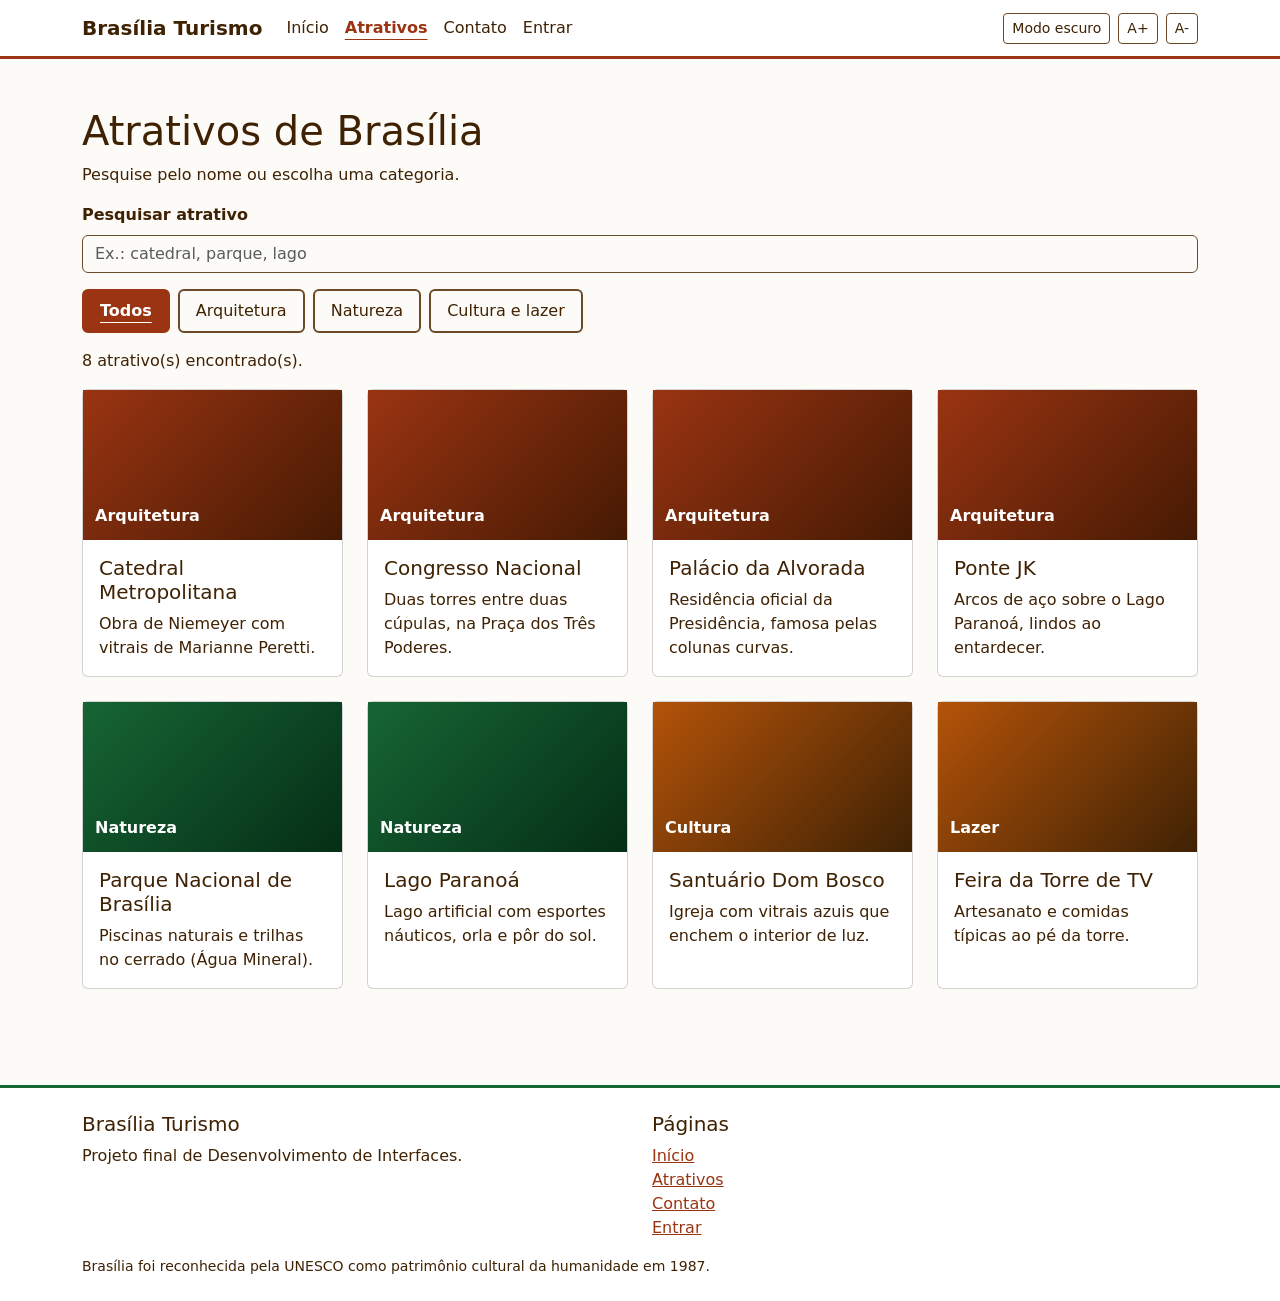
==== projeto_final/atrativos.html @ 19c00e3d "Primeira versão do site: estrutura básica Adiciona as 4 páginas (início, atrativos, contato e login)" ====
<!DOCTYPE html>
<html lang="pt-BR">
<head>
  <meta charset="UTF-8">
  <meta name="viewport" content="width=device-width, initial-scale=1">
  <title>Atrativos - Brasília Turismo</title>
  <link href="https://cdn.jsdelivr.net/npm/bootstrap@5.3.3/dist/css/bootstrap.min.css" rel="stylesheet">
  <link rel="stylesheet" href="style.css">
</head>
<body>
  <a class="visually-hidden-focusable" href="#conteudo">Pular para o conteúdo</a>

  <!-- Menu -->
  <nav class="navbar navbar-expand-lg border-bottom border-3 sticky-top" id="menu">
    <div class="container">
      <a class="navbar-brand" href="index.html">Brasília Turismo</a>
      <button class="navbar-toggler" type="button" data-bs-toggle="collapse" data-bs-target="#menuNav" aria-controls="menuNav" aria-expanded="false" aria-label="Abrir menu">
        <span class="navbar-toggler-icon"></span>
      </button>
      <div class="collapse navbar-collapse" id="menuNav">
        <ul class="navbar-nav me-auto">
          <li class="nav-item"><a class="nav-link" href="index.html">Início</a></li>
          <li class="nav-item"><a class="nav-link active" aria-current="page" href="atrativos.html">Atrativos</a></li>
          <li class="nav-item"><a class="nav-link" href="contato.html">Contato</a></li>
          <li class="nav-item"><a class="nav-link" href="login.html">Entrar</a></li>
        </ul>
        <!-- Acessibilidade -->
        <div class="d-flex gap-2 my-2 my-lg-0" role="group" aria-label="Acessibilidade">
          <button class="btn btn-acess btn-outline-secondary btn-sm" id="btnTema" type="button" aria-pressed="false">Modo escuro</button>
          <button class="btn btn-acess btn-outline-secondary btn-sm" id="btnMais" type="button" aria-label="Aumentar fonte">A+</button>
          <button class="btn btn-acess btn-outline-secondary btn-sm" id="btnMenos" type="button" aria-label="Diminuir fonte">A-</button>
        </div>
      </div>
    </div>
  </nav>

  <main id="conteudo">
    <section class="container py-5">
      <h1>Atrativos de Brasília</h1>
      <p>Pesquise pelo nome ou escolha uma categoria.</p>

      <!-- Pesquisa -->
      <label for="busca" class="form-label fw-bold">Pesquisar atrativo</label>
      <input type="search" id="busca" class="form-control mb-3" placeholder="Ex.: catedral, parque, lago" aria-controls="lista">

      <!-- Abas / filtros -->
      <ul class="nav nav-pills gap-2 mb-3" aria-label="Categorias">
        <li class="nav-item"><button type="button" class="nav-link filtro active" data-cat="todos" aria-pressed="true">Todos</button></li>
        <li class="nav-item"><button type="button" class="nav-link filtro" data-cat="arq" aria-pressed="false">Arquitetura</button></li>
        <li class="nav-item"><button type="button" class="nav-link filtro" data-cat="nat" aria-pressed="false">Natureza</button></li>
        <li class="nav-item"><button type="button" class="nav-link filtro" data-cat="cul" aria-pressed="false">Cultura e lazer</button></li>
      </ul>
      <p id="aviso" role="status" aria-live="polite"></p>

      <div class="row row-cols-1 row-cols-md-2 row-cols-lg-4 g-4" id="lista">
        <div class="col atrativo" data-cat="arq"><div class="card h-100"><div class="thumb thumb-arq" aria-hidden="true">Arquitetura</div><div class="card-body"><h2 class="h5 card-title">Catedral Metropolitana</h2><p class="card-text">Obra de Niemeyer com vitrais de Marianne Peretti.</p></div></div></div>
        <div class="col atrativo" data-cat="arq"><div class="card h-100"><div class="thumb thumb-arq" aria-hidden="true">Arquitetura</div><div class="card-body"><h2 class="h5 card-title">Congresso Nacional</h2><p class="card-text">Duas torres entre duas cúpulas, na Praça dos Três Poderes.</p></div></div></div>
        <div class="col atrativo" data-cat="arq"><div class="card h-100"><div class="thumb thumb-arq" aria-hidden="true">Arquitetura</div><div class="card-body"><h2 class="h5 card-title">Palácio da Alvorada</h2><p class="card-text">Residência oficial da Presidência, famosa pelas colunas curvas.</p></div></div></div>
        <div class="col atrativo" data-cat="arq"><div class="card h-100"><div class="thumb thumb-arq" aria-hidden="true">Arquitetura</div><div class="card-body"><h2 class="h5 card-title">Ponte JK</h2><p class="card-text">Arcos de aço sobre o Lago Paranoá, lindos ao entardecer.</p></div></div></div>
        <div class="col atrativo" data-cat="nat"><div class="card h-100"><div class="thumb thumb-nat" aria-hidden="true">Natureza</div><div class="card-body"><h2 class="h5 card-title">Parque Nacional de Brasília</h2><p class="card-text">Piscinas naturais e trilhas no cerrado (Água Mineral).</p></div></div></div>
        <div class="col atrativo" data-cat="nat"><div class="card h-100"><div class="thumb thumb-nat" aria-hidden="true">Natureza</div><div class="card-body"><h2 class="h5 card-title">Lago Paranoá</h2><p class="card-text">Lago artificial com esportes náuticos, orla e pôr do sol.</p></div></div></div>
        <div class="col atrativo" data-cat="cul"><div class="card h-100"><div class="thumb thumb-cul" aria-hidden="true">Cultura</div><div class="card-body"><h2 class="h5 card-title">Santuário Dom Bosco</h2><p class="card-text">Igreja com vitrais azuis que enchem o interior de luz.</p></div></div></div>
        <div class="col atrativo" data-cat="cul"><div class="card h-100"><div class="thumb thumb-cul" aria-hidden="true">Lazer</div><div class="card-body"><h2 class="h5 card-title">Feira da Torre de TV</h2><p class="card-text">Artesanato e comidas típicas ao pé da torre.</p></div></div></div>
      </div>
    </section>
  </main>

  <!-- Rodapé -->
  <footer class="mt-5 py-4 border-top border-3" id="rodape">
    <div class="container">
      <div class="row">
        <div class="col-md-6">
          <h2 class="h5">Brasília Turismo</h2>
          <p>Projeto final de Desenvolvimento de Interfaces.</p>
        </div>
        <div class="col-md-6">
          <h2 class="h5">Páginas</h2>
          <ul class="list-unstyled">
            <li><a href="index.html">Início</a></li>
            <li><a href="atrativos.html">Atrativos</a></li>
            <li><a href="contato.html">Contato</a></li>
            <li><a href="login.html">Entrar</a></li>
          </ul>
        </div>
      </div>
      <p class="small mb-0">Brasília foi reconhecida pela UNESCO como patrimônio cultural da humanidade em 1987.</p>
    </div>
  </footer>

  <script src="https://cdn.jsdelivr.net/npm/bootstrap@5.3.3/dist/js/bootstrap.bundle.min.js"></script>
  <script src="script.js"></script>
</body>
</html>
---- projeto_final/style.css ----
/* Cores do site (paleta da Parte A) */
:root{
  --fundo:#FDFBF7;       /* Areia Suave */
  --superficie:#FFFFFF;
  --texto:#3F2204;       /* Marrom Café */
  --terra:#9A3412;       /* Terra Cota / Siena */
  --on-terra:#FFFFFF;
  --oliva:#166534;       /* Verde Oliva */
  --on-oliva:#FFFFFF;
  --borda:#6B4A2B;
}
/* Modo escuro: mesmas cores, mais claras, pra ter contraste no fundo escuro */
[data-bs-theme="dark"]{
  --fundo:#1C1917;
  --superficie:#292524;
  --texto:#FDFBF7;
  --terra:#FB923C;
  --on-terra:#1C1917;
  --oliva:#4ADE80;
  --on-oliva:#1C1917;
  --borda:#D6CFC7;
}

/* Sobrescrevendo o Bootstrap com as nossas cores */
body{--bs-body-bg:var(--fundo);--bs-body-color:var(--texto)}
a:not(.btn):not(.nav-link):not(.navbar-brand){color:var(--terra)}
:focus-visible{outline:3px solid var(--terra);outline-offset:2px}

.navbar{--bs-navbar-color:var(--texto);--bs-navbar-hover-color:var(--terra);--bs-navbar-active-color:var(--terra);--bs-navbar-brand-color:var(--texto);--bs-navbar-brand-hover-color:var(--terra);--bs-navbar-toggler-border-color:var(--borda)}
#menu{background:var(--superficie);border-color:var(--terra)!important}
[data-bs-theme="dark"] .navbar-toggler-icon{filter:invert(1)}
.navbar-brand{font-weight:700}
.nav-link.active{font-weight:700;text-decoration:underline;text-underline-offset:6px}

/* Botões */
.btn-terra,.btn-oliva{border-width:2px;font-weight:600}
.btn-terra{--bs-btn-bg:var(--terra);--bs-btn-border-color:var(--terra);--bs-btn-color:var(--on-terra);--bs-btn-hover-bg:var(--terra);--bs-btn-hover-border-color:var(--terra);--bs-btn-hover-color:var(--on-terra);--bs-btn-active-bg:var(--terra);--bs-btn-active-color:var(--on-terra);--bs-btn-active-border-color:var(--terra)}
.btn-oliva{--bs-btn-bg:var(--oliva);--bs-btn-border-color:var(--oliva);--bs-btn-color:var(--on-oliva);--bs-btn-hover-bg:var(--oliva);--bs-btn-hover-border-color:var(--oliva);--bs-btn-hover-color:var(--on-oliva);--bs-btn-active-bg:var(--oliva);--bs-btn-active-color:var(--on-oliva);--bs-btn-active-border-color:var(--oliva)}
.btn-terra:hover,.btn-oliva:hover{filter:brightness(1.12)}
.btn-acess{--bs-btn-color:var(--texto);--bs-btn-border-color:var(--borda);--bs-btn-hover-color:var(--texto);--bs-btn-hover-bg:var(--fundo);--bs-btn-hover-border-color:var(--terra);--bs-btn-active-color:var(--texto);--bs-btn-active-bg:var(--fundo)}

/* Cartões */
.card{--bs-card-bg:var(--superficie)}
.faixa{background:var(--superficie)}
.fato{border-left:6px solid var(--oliva)}
.thumb{height:150px;display:flex;align-items:flex-end;padding:.75rem;color:#fff;font-weight:700}
.thumb-arq{background:linear-gradient(135deg,#9A3412,#451A03)}
.thumb-nat{background:linear-gradient(135deg,#166534,#052E16)}
.thumb-cul{background:linear-gradient(135deg,#B45309,#3F2204)}

/* Carrossel (troque os gradientes por fotos depois) */
.slide{min-height:420px;padding-top:3rem;padding-bottom:5rem;color:#fff}
.slide1{background:linear-gradient(180deg,rgba(63,34,4,.2),rgba(63,34,4,.9)),linear-gradient(160deg,#F59E0B,#9A3412)}
.slide2{background:linear-gradient(180deg,rgba(0,0,0,.1),rgba(20,50,30,.92)),linear-gradient(160deg,#84CC16,#166534)}
.slide3{background:linear-gradient(180deg,rgba(0,0,0,.1),rgba(40,20,5,.92)),linear-gradient(160deg,#FDBA74,#7C2D12)}
.btn-pausa{position:absolute;right:1rem;bottom:1rem;z-index:5;background:rgba(0,0,0,.65);color:#fff;border:2px solid #fff}

/* Formulários: borda mais escura pra passar no contraste (WCAG 1.4.11) */
.form-control,.form-select{border-color:var(--borda)}
.invalid-feedback{color:var(--terra);font-weight:600}

/* Abas de filtro */
.nav-pills{--bs-nav-pills-link-active-bg:var(--terra);--bs-nav-pills-link-active-color:var(--on-terra);--bs-nav-link-color:var(--texto)}
.nav-pills .nav-link{border:2px solid var(--borda)}
.nav-pills .nav-link.active{border-color:var(--terra)}

#rodape{background:var(--superficie);border-color:var(--oliva)!important}
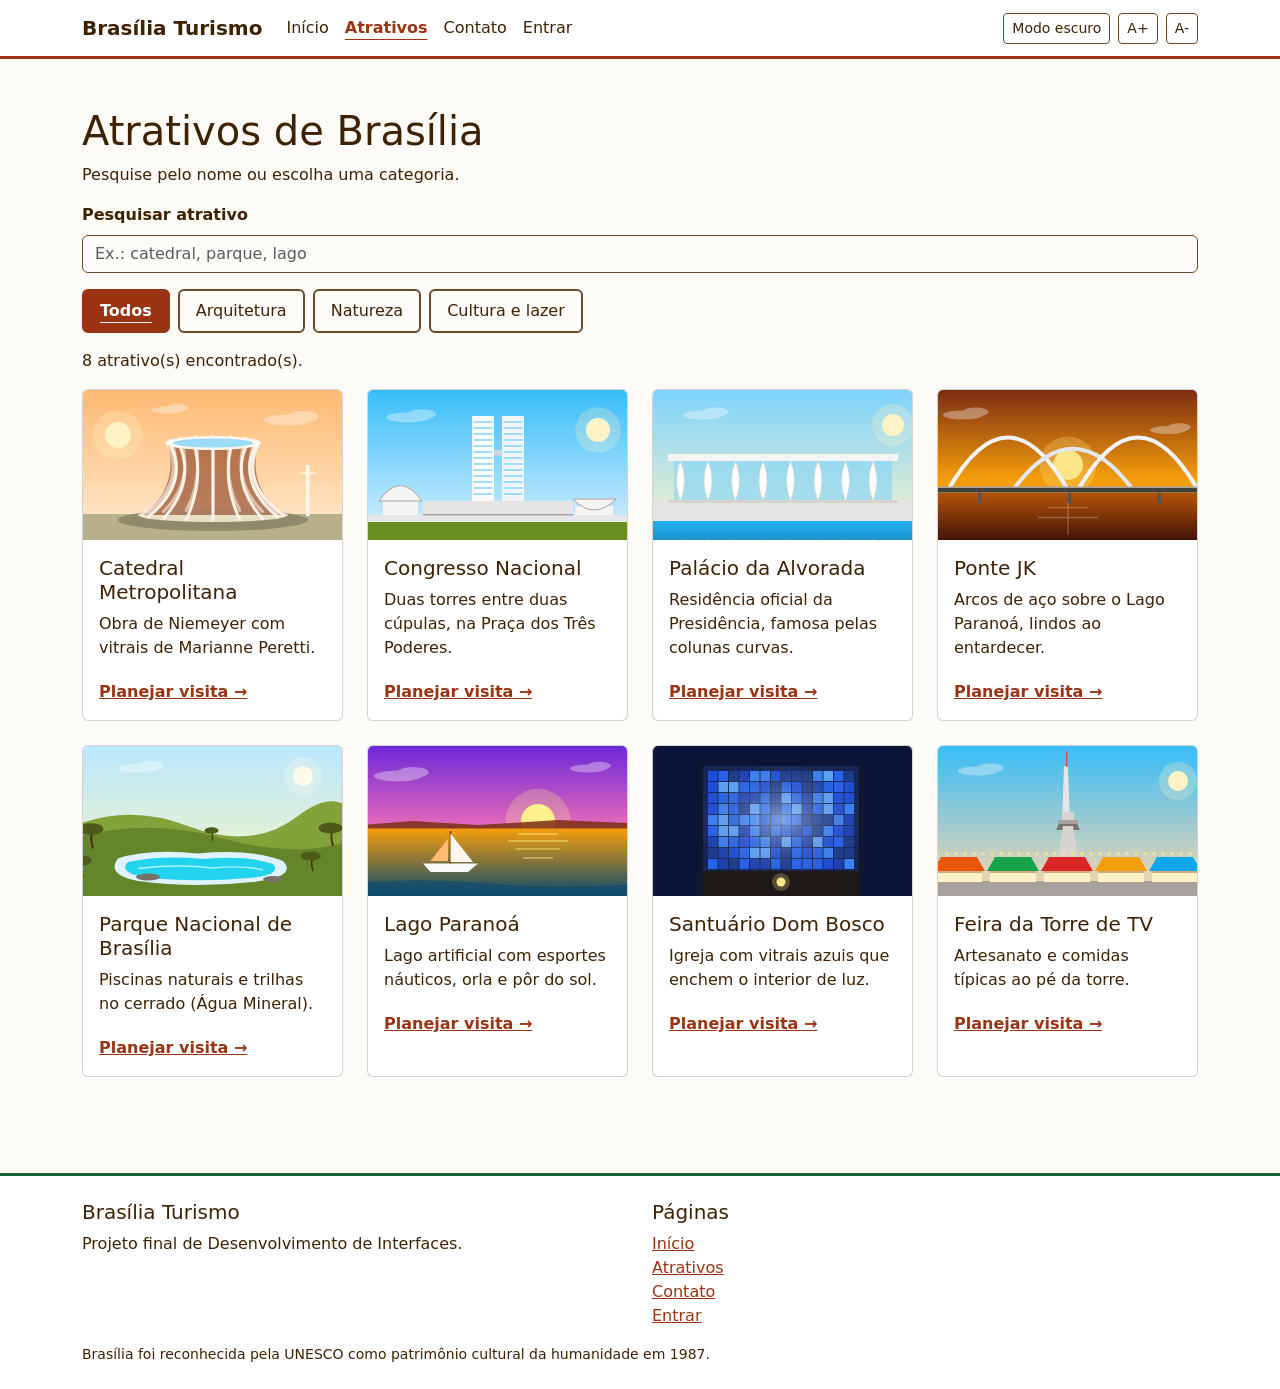
==== commit 597c3523: "Adiciona as imagens e cartoes clicaveis" ====
--- a/projeto_final/atrativos.html
+++ b/projeto_final/atrativos.html
@@ -53,14 +53,14 @@
       <p id="aviso" role="status" aria-live="polite"></p>
 
       <div class="row row-cols-1 row-cols-md-2 row-cols-lg-4 g-4" id="lista">
-        <div class="col atrativo" data-cat="arq"><div class="card h-100"><div class="thumb thumb-arq" aria-hidden="true">Arquitetura</div><div class="card-body"><h2 class="h5 card-title">Catedral Metropolitana</h2><p class="card-text">Obra de Niemeyer com vitrais de Marianne Peretti.</p></div></div></div>
-        <div class="col atrativo" data-cat="arq"><div class="card h-100"><div class="thumb thumb-arq" aria-hidden="true">Arquitetura</div><div class="card-body"><h2 class="h5 card-title">Congresso Nacional</h2><p class="card-text">Duas torres entre duas cúpulas, na Praça dos Três Poderes.</p></div></div></div>
-        <div class="col atrativo" data-cat="arq"><div class="card h-100"><div class="thumb thumb-arq" aria-hidden="true">Arquitetura</div><div class="card-body"><h2 class="h5 card-title">Palácio da Alvorada</h2><p class="card-text">Residência oficial da Presidência, famosa pelas colunas curvas.</p></div></div></div>
-        <div class="col atrativo" data-cat="arq"><div class="card h-100"><div class="thumb thumb-arq" aria-hidden="true">Arquitetura</div><div class="card-body"><h2 class="h5 card-title">Ponte JK</h2><p class="card-text">Arcos de aço sobre o Lago Paranoá, lindos ao entardecer.</p></div></div></div>
-        <div class="col atrativo" data-cat="nat"><div class="card h-100"><div class="thumb thumb-nat" aria-hidden="true">Natureza</div><div class="card-body"><h2 class="h5 card-title">Parque Nacional de Brasília</h2><p class="card-text">Piscinas naturais e trilhas no cerrado (Água Mineral).</p></div></div></div>
-        <div class="col atrativo" data-cat="nat"><div class="card h-100"><div class="thumb thumb-nat" aria-hidden="true">Natureza</div><div class="card-body"><h2 class="h5 card-title">Lago Paranoá</h2><p class="card-text">Lago artificial com esportes náuticos, orla e pôr do sol.</p></div></div></div>
-        <div class="col atrativo" data-cat="cul"><div class="card h-100"><div class="thumb thumb-cul" aria-hidden="true">Cultura</div><div class="card-body"><h2 class="h5 card-title">Santuário Dom Bosco</h2><p class="card-text">Igreja com vitrais azuis que enchem o interior de luz.</p></div></div></div>
-        <div class="col atrativo" data-cat="cul"><div class="card h-100"><div class="thumb thumb-cul" aria-hidden="true">Lazer</div><div class="card-body"><h2 class="h5 card-title">Feira da Torre de TV</h2><p class="card-text">Artesanato e comidas típicas ao pé da torre.</p></div></div></div>
+        <div class="col atrativo" data-cat="arq"><div class="card h-100"><img class="thumb-img" src="img/catedral.svg" alt="Ilustração da Catedral Metropolitana de Brasília, com suas colunas curvas em forma de coroa" width="600" height="300" loading="lazy"><div class="card-body"><h2 class="h5 card-title">Catedral Metropolitana</h2><p class="card-text">Obra de Niemeyer com vitrais de Marianne Peretti.</p><a class="stretched-link fw-semibold" href="contato.html?atrativo=Catedral+Metropolitana" aria-label="Planejar visita: Catedral Metropolitana">Planejar visita &rarr;</a></div></div></div>
+        <div class="col atrativo" data-cat="arq"><div class="card h-100"><img class="thumb-img" src="img/congresso.svg" alt="Ilustração do Congresso Nacional, com as duas torres entre a cúpula e a tigela" width="600" height="300" loading="lazy"><div class="card-body"><h2 class="h5 card-title">Congresso Nacional</h2><p class="card-text">Duas torres entre duas cúpulas, na Praça dos Três Poderes.</p><a class="stretched-link fw-semibold" href="contato.html?atrativo=Congresso+Nacional" aria-label="Planejar visita: Congresso Nacional">Planejar visita &rarr;</a></div></div></div>
+        <div class="col atrativo" data-cat="arq"><div class="card h-100"><img class="thumb-img" src="img/alvorada.svg" alt="Ilustração do Palácio da Alvorada, com suas colunas curvas e o espelho d'água" width="600" height="300" loading="lazy"><div class="card-body"><h2 class="h5 card-title">Palácio da Alvorada</h2><p class="card-text">Residência oficial da Presidência, famosa pelas colunas curvas.</p><a class="stretched-link fw-semibold" href="contato.html?atrativo=Palácio+da+Alvorada" aria-label="Planejar visita: Palácio da Alvorada">Planejar visita &rarr;</a></div></div></div>
+        <div class="col atrativo" data-cat="arq"><div class="card h-100"><img class="thumb-img" src="img/ponte-jk.svg" alt="Ilustração da Ponte JK, com seus três arcos sobre o Lago Paranoá ao entardecer" width="600" height="300" loading="lazy"><div class="card-body"><h2 class="h5 card-title">Ponte JK</h2><p class="card-text">Arcos de aço sobre o Lago Paranoá, lindos ao entardecer.</p><a class="stretched-link fw-semibold" href="contato.html?atrativo=Ponte+JK" aria-label="Planejar visita: Ponte JK">Planejar visita &rarr;</a></div></div></div>
+        <div class="col atrativo" data-cat="nat"><div class="card h-100"><img class="thumb-img" src="img/parque-nacional.svg" alt="Ilustração de uma piscina natural cercada por vegetação do cerrado no Parque Nacional de Brasília" width="600" height="300" loading="lazy"><div class="card-body"><h2 class="h5 card-title">Parque Nacional de Brasília</h2><p class="card-text">Piscinas naturais e trilhas no cerrado (Água Mineral).</p><a class="stretched-link fw-semibold" href="contato.html?atrativo=Parque+Nacional+de+Brasília" aria-label="Planejar visita: Parque Nacional de Brasília">Planejar visita &rarr;</a></div></div></div>
+        <div class="col atrativo" data-cat="nat"><div class="card h-100"><img class="thumb-img" src="img/lago-paranoa.svg" alt="Ilustração de um veleiro no Lago Paranoá durante o pôr do sol" width="600" height="300" loading="lazy"><div class="card-body"><h2 class="h5 card-title">Lago Paranoá</h2><p class="card-text">Lago artificial com esportes náuticos, orla e pôr do sol.</p><a class="stretched-link fw-semibold" href="contato.html?atrativo=Lago+Paranoá" aria-label="Planejar visita: Lago Paranoá">Planejar visita &rarr;</a></div></div></div>
+        <div class="col atrativo" data-cat="cul"><div class="card h-100"><img class="thumb-img" src="img/dom-bosco.svg" alt="Ilustração dos vitrais azuis do Santuário Dom Bosco" width="600" height="300" loading="lazy"><div class="card-body"><h2 class="h5 card-title">Santuário Dom Bosco</h2><p class="card-text">Igreja com vitrais azuis que enchem o interior de luz.</p><a class="stretched-link fw-semibold" href="contato.html?atrativo=Santuário+Dom+Bosco" aria-label="Planejar visita: Santuário Dom Bosco">Planejar visita &rarr;</a></div></div></div>
+        <div class="col atrativo" data-cat="cul"><div class="card h-100"><img class="thumb-img" src="img/feira-torre-tv.svg" alt="Ilustração da Torre de TV de Brasília com as barracas coloridas da feira ao pé dela" width="600" height="300" loading="lazy"><div class="card-body"><h2 class="h5 card-title">Feira da Torre de TV</h2><p class="card-text">Artesanato e comidas típicas ao pé da torre.</p><a class="stretched-link fw-semibold" href="contato.html?atrativo=Feira+da+Torre+de+TV" aria-label="Planejar visita: Feira da Torre de TV">Planejar visita &rarr;</a></div></div></div>
       </div>
     </section>
   </main>
--- a/projeto_final/style.css
+++ b/projeto_final/style.css
@@ -44,15 +44,17 @@
 .faixa{background:var(--superficie)}
 .fato{border-left:6px solid var(--oliva)}
 .thumb{height:150px;display:flex;align-items:flex-end;padding:.75rem;color:#fff;font-weight:700}
+.thumb-img{display:block;width:100%;height:150px;object-fit:cover;border-radius:var(--bs-card-inner-border-radius) var(--bs-card-inner-border-radius) 0 0}
 .thumb-arq{background:linear-gradient(135deg,#9A3412,#451A03)}
 .thumb-nat{background:linear-gradient(135deg,#166534,#052E16)}
 .thumb-cul{background:linear-gradient(135deg,#B45309,#3F2204)}
 
-/* Carrossel (troque os gradientes por fotos depois) */
+/* Carrossel: imagem de fundo com degradê escuro por cima para garantir contraste do texto branco */
 .slide{min-height:420px;padding-top:3rem;padding-bottom:5rem;color:#fff}
-.slide1{background:linear-gradient(180deg,rgba(63,34,4,.2),rgba(63,34,4,.9)),linear-gradient(160deg,#F59E0B,#9A3412)}
-.slide2{background:linear-gradient(180deg,rgba(0,0,0,.1),rgba(20,50,30,.92)),linear-gradient(160deg,#84CC16,#166534)}
-.slide3{background:linear-gradient(180deg,rgba(0,0,0,.1),rgba(40,20,5,.92)),linear-gradient(160deg,#FDBA74,#7C2D12)}
+.slide{background-size:cover;background-position:center}
+.slide1{background-image:linear-gradient(180deg,rgba(63,34,4,.2),rgba(63,34,4,.9)),url(img/hero-eixo.svg)}
+.slide2{background-image:linear-gradient(180deg,rgba(0,0,0,.1),rgba(20,50,30,.92)),url(img/hero-cerrado.svg)}
+.slide3{background-image:linear-gradient(180deg,rgba(0,0,0,.1),rgba(40,20,5,.92)),url(img/hero-por-do-sol.svg)}
 .btn-pausa{position:absolute;right:1rem;bottom:1rem;z-index:5;background:rgba(0,0,0,.65);color:#fff;border:2px solid #fff}
 
 /* Formulários: borda mais escura pra passar no contraste (WCAG 1.4.11) */
@@ -65,3 +67,8 @@
 .nav-pills .nav-link.active{border-color:var(--terra)}
 
 #rodape{background:var(--superficie);border-color:var(--oliva)!important}
+
+/* Cartões clicáveis (link estendido) */
+.card:has(.stretched-link):hover{border-color:var(--terra);box-shadow:0 .25rem .75rem rgba(0,0,0,.15)}
+.card:has(.stretched-link:focus-visible){outline:3px solid var(--terra);outline-offset:2px}
+.card-body .stretched-link{display:inline-block;margin-top:.25rem}
